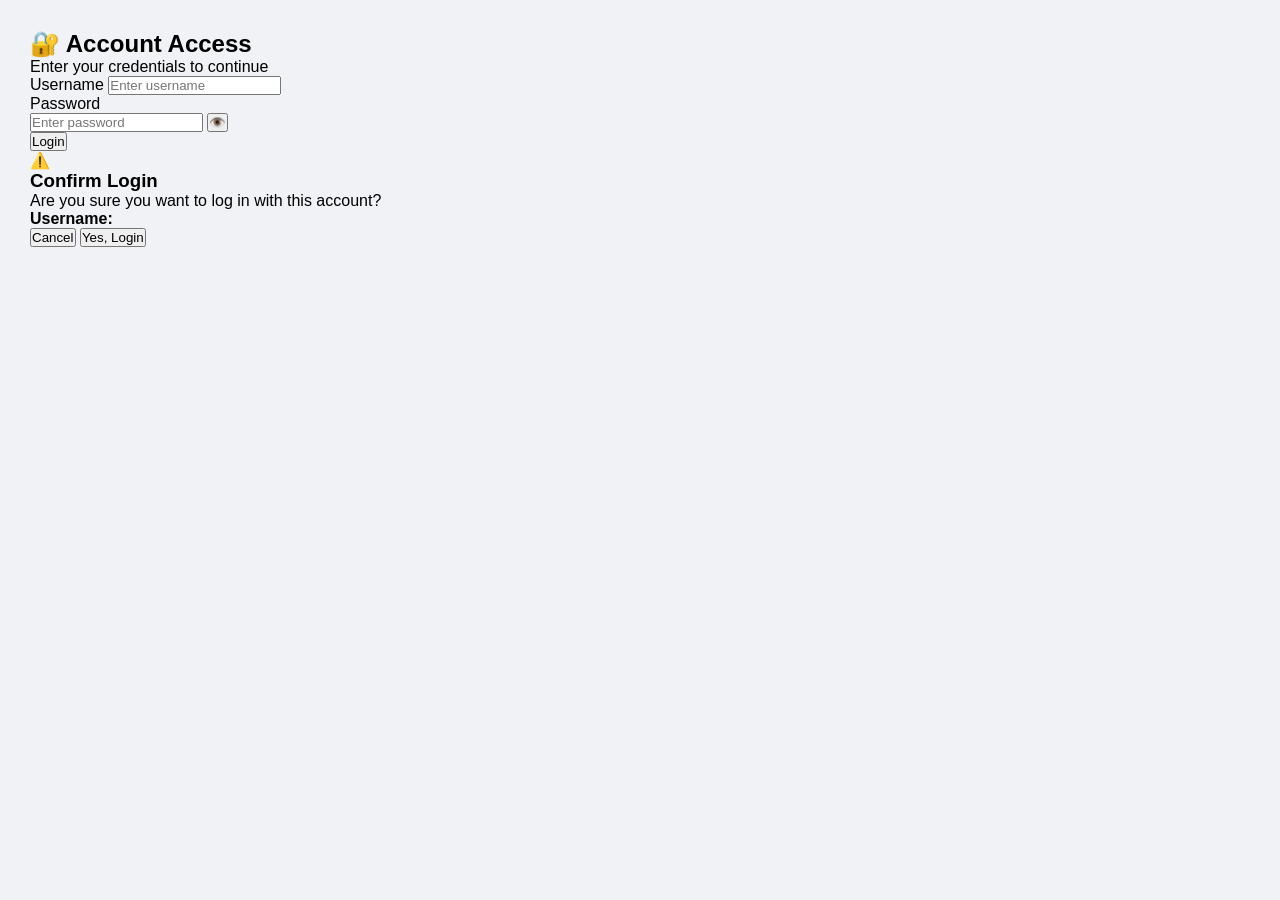
==== index.html @ 7867d1a0 "Add files via upload" ====
<!DOCTYPE html>
<html lang="en">
<head>
    <meta charset="UTF-8">
    <meta name="viewport" content="width=device-width, initial-scale=1.0">
    <title>Secure Login</title>
    <link rel="stylesheet" href="style.css">
</head>
<body>
    <div class="login-container">
        <div class="login-card">
            <h2>🔐 Account Access</h2>
            <p class="subtitle">Enter your credentials to continue</p>
            
            <form id="loginForm">
                <div class="input-group">
                    <label for="username">Username</label>
                    <input type="text" id="username" placeholder="Enter username" required>
                </div>
                
                <div class="input-group">
                    <label for="password">Password</label>
                    <div class="password-wrapper">
                        <input type="password" id="password" placeholder="Enter password" required>
                        <button type="button" class="toggle-password" onclick="togglePassword()">👁️</button>
                    </div>
                </div>
                
                <button type="submit" class="login-btn">Login</button>
            </form>
            
            <p class="error-message" id="errorMessage"></p>
        </div>
    </div>

    <!-- Confirmation Popup -->
    <div class="modal-overlay" id="confirmationModal">
        <div class="modal-box">
            <div class="modal-icon">⚠️</div>
            <h3>Confirm Login</h3>
            <p>Are you sure you want to log in with this account?</p>
            <div class="modal-details">
                <p><strong>Username:</strong> <span id="confirmUsername"></span></p>
            </div>
            <div class="modal-buttons">
                <button class="cancel-btn" onclick="closeModal()">Cancel</button>
                <button class="confirm-btn" onclick="confirmLogin()">Yes, Login</button>
            </div>
        </div>
    </div>

    <script src="auth.js"></script>
</body>
</html>
---- style.css ----
/* ============================================
   MODERN DASHBOARD CSS
   ============================================ */

/* Reset & Base */
* {
    margin: 0;
    padding: 0;
    box-sizing: border-box;
}

body {
    font-family: 'Segoe UI', Tahoma, Geneva, Verdana, sans-serif;
    background: #f0f2f5;
    min-height: 100vh;
    padding: 30px;
}

/* Dashboard Container */
.dashboard-container {
    max-width: 1200px;
    margin: 0 auto;
}

/* ============================================
   HEADER
   ============================================ */

.dashboard-header {
    display: flex;
    justify-content: space-between;
    align-items: center;
    background: white;
    padding: 24px 32px;
    border-radius: 16px;
    box-shadow: 0 2px 8px rgba(0, 0, 0, 0.06);
    margin-bottom: 24px;
}

.header-left h1 {
    font-size: 28px;
    color: #1a1a2e;
    font-weight: 700;
}

.header-left p {
    color: #666;
    font-size: 15px;
    margin-top: 4px;
}

.header-left p span {
    color: #667eea;
    font-weight: 600;
}

.logout-btn {
    background: #e74c3c;
    color: white;
    border: none;
    padding: 10px 24px;
    border-radius: 8px;
    font-size: 14px;
    font-weight: 600;
    cursor: pointer;
    transition: all 0.3s;
}

.logout-btn:hover {
    background: #c0392b;
    transform: translateY(-2px);
    box-shadow: 0 8px 20px rgba(231, 76, 60, 0.3);
}

/* ============================================
   STATS GRID
   ============================================ */

.stats-grid {
    display: grid;
    grid-template-columns: repeat(3, 1fr);
    gap: 20px;
    margin-bottom: 32px;
}

.stat-card {
    background: white;
    padding: 20px 24px;
    border-radius: 14px;
    display: flex;
    align-items: center;
    gap: 16px;
    box-shadow: 0 2px 8px rgba(0, 0, 0, 0.06);
    transition: transform 0.2s;
}

.stat-card:hover {
    transform: translateY(-4px);
}

.stat-icon {
    font-size: 32px;
    width: 56px;
    height: 56px;
    background: #f0f4ff;
    border-radius: 12px;
    display: flex;
    align-items: center;
    justify-content: center;
}

.stat-info {
    display: flex;
    flex-direction: column;
}

.stat-label {
    font-size: 13px;
    color: #999;
    font-weight: 500;
}

.stat-value {
    font-size: 24px;
    font-weight: 700;
    color: #1a1a2e;
}

/* ============================================
   ACCOUNTS SECTION
   ============================================ */

.accounts-section {
    background: white;
    padding: 28px 32px;
    border-radius: 16px;
    box-shadow: 0 2px 8px rgba(0, 0, 0, 0.06);
}

.section-header {
    display: flex;
    justify-content: space-between;
    align-items: center;
    margin-bottom: 24px;
}

.section-header h2 {
    font-size: 22px;
    color: #1a1a2e;
}

.section-badge {
    background: #667eea;
    color: white;
    padding: 4px 16px;
    border-radius: 20px;
    font-size: 13px;
    font-weight: 600;
}

/* ============================================
   ACCOUNT CARDS GRID
   ============================================ */

.accounts-grid {
    display: grid;
    grid-template-columns: repeat(auto-fit, minmax(300px, 1fr));
    gap: 24px;
}

.account-card {
    background: #f8f9fc;
    border-radius: 16px;
    overflow: hidden;
    border: 2px solid #e9ecef;
    transition: all 0.3s;
}

.account-card:hover {
    border-color: #667eea;
    transform: translateY(-4px);
    box-shadow: 0 12px 40px rgba(102, 126, 234, 0.15);
}

.account-card.admin-card {
    border-color: #f39c12;
    background: linear-gradient(135deg, #fffbf0, #f8f9fc);
}

.account-card.admin-card:hover {
    border-color: #e67e22;
    box-shadow: 0 12px 40px rgba(243, 156, 18, 0.2);
}

/* Account Header */
.account-header {
    padding: 16px 20px;
    display: flex;
    align-items: center;
    gap: 12px;
    border-bottom: 1px solid #e9ecef;
}

.account-avatar {
    font-size: 36px;
    width: 48px;
    height: 48px;
    background: white;
    border-radius: 50%;
    display: flex;
    align-items: center;
    justify-content: center;
    box-shadow: 0 2px 8px rgba(0, 0, 0, 0.08);
}

.account-badge {
    background: #667eea;
    color: white;
    padding: 2px 12px;
    border-radius: 12px;
    font-size: 11px;
    font-weight: 700;
    text-transform: uppercase;
    letter-spacing: 0.5px;
}

.admin-card .account-badge {
    background: #f39c12;
}

.user-badge {
    background: #6c757d;
}

/* Account Body */
.account-body {
    padding: 16px 20px 20px;
    display: flex;
    flex-direction: column;
    gap: 12px;
}

.account-field {
    display: flex;
    flex-direction: column;
    gap: 2px;
}

.field-label {
    font-size: 11px;
    color: #999;
    font-weight: 600;
    text-transform: uppercase;
    letter-spacing: 0.5px;
}

.field-value {
    font-size: 16px;
    color: #1a1a2e;
    font-weight: 600;
    padding: 6px 12px;
    background: white;
    border-radius: 6px;
    border: 1px solid #e9ecef;
}

/* Password Field */
.password-field .password-wrapper {
    display: flex;
    align-items: center;
    gap: 8px;
}

.password-field .field-value {
    flex: 1;
    font-family: 'Courier New', monospace;
    letter-spacing: 1px;
}

.password-toggle {
    background: #667eea;
    color: white;
    border: none;
    width: 36px;
    height: 36px;
    border-radius: 6px;
    cursor: pointer;
    font-size: 16px;
    transition: all 0.2s;
    flex-shrink: 0;
}

.password-toggle:hover {
    background: #5a6fd6;
    transform: scale(1.05);
}

.password-toggle.showing {
    background: #e74c3c;
}

.password-toggle.showing:hover {
    background: #c0392b;
}

/* Password shown state */
.password-value.visible {
    font-family: 'Segoe UI', Tahoma, Geneva, Verdana, sans-serif;
    letter-spacing: 0px;
}

/* Account Footer */
.account-footer {
    padding: 12px 20px;
    border-top: 1px solid #e9ecef;
    display: flex;
    justify-content: space-between;
    align-items: center;
}

.account-status {
    font-size: 12px;
    font-weight: 600;
    display: flex;
    align-items: center;
    gap: 4px;
}

.account-status.online {
    color: #27ae60;
}

.account-status.offline {
    color: #e74c3c;
}

.account-role {
    font-size: 12px;
    color: #999;
    font-weight: 500;
}

/* ============================================
   RESPONSIVE
   ============================================ */

@media (max-width: 768px) {
    body {
        padding: 16px;
    }

    .dashboard-header {
        flex-direction: column;
        align-items: flex-start;
        gap: 16px;
        padding: 20px;
    }

    .stats-grid {
        grid-template-columns: 1fr;
    }

    .accounts-section {
        padding: 20px;
    }

    .accounts-grid {
        grid-template-columns: 1fr;
    }

    .section-header {
        flex-direction: column;
        align-items: flex-start;
        gap: 8px;
    }
}

@media (max-width: 480px) {
    .header-left h1 {
        font-size: 22px;
    }

    .stat-card {
        padding: 16px;
    }

    .account-card {
        border-radius: 12px;
    }
}
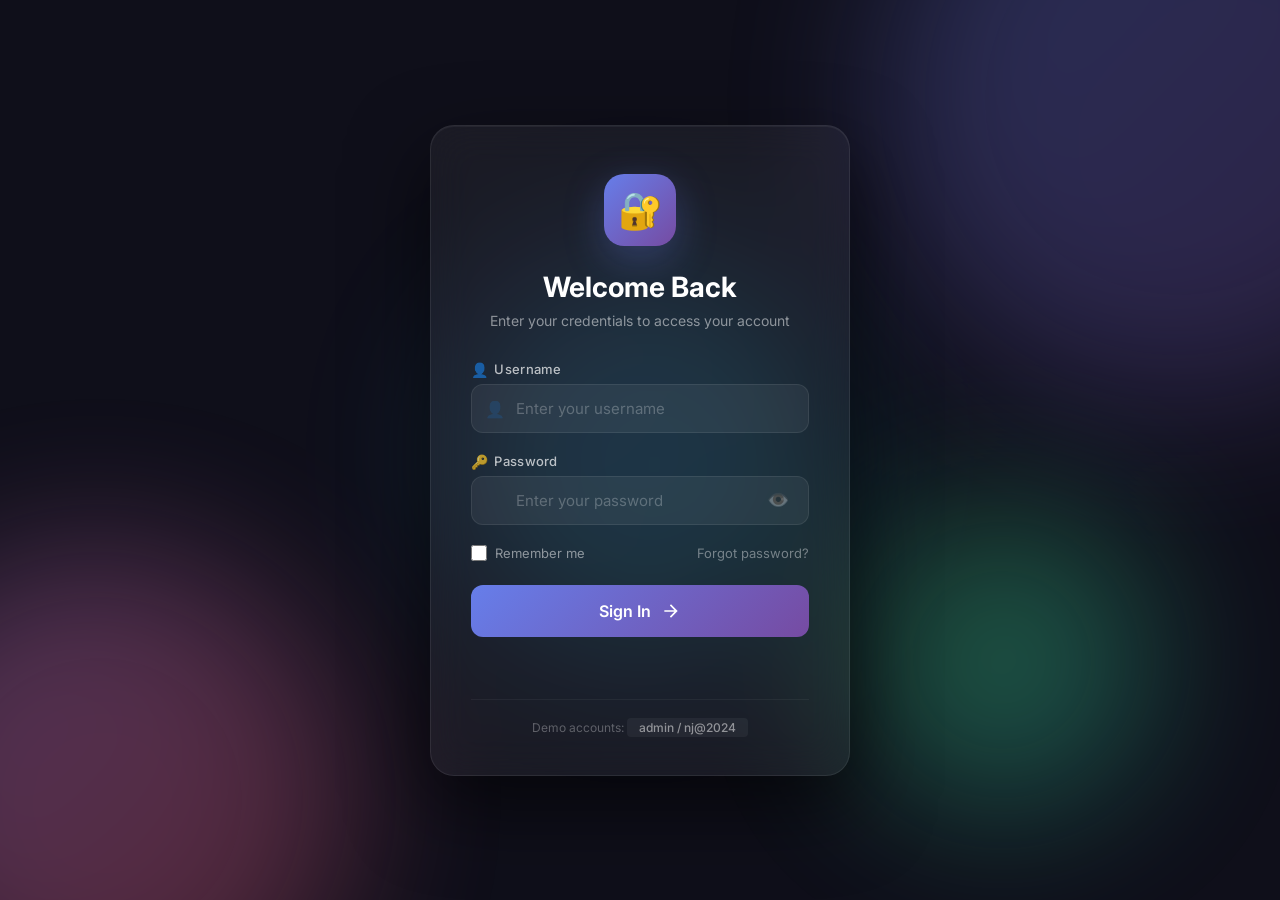
==== commit bbbc2b22: "push" ====
--- a/index.html
+++ b/index.html
@@ -1,54 +1,721 @@
-<!DOCTYPE html>
+<!doctype html>
 <html lang="en">
-<head>
-    <meta charset="UTF-8">
-    <meta name="viewport" content="width=device-width, initial-scale=1.0">
+  <head>
+    <meta charset="UTF-8" />
+    <meta name="viewport" content="width=device-width, initial-scale=1.0" />
     <title>Secure Login</title>
-    <link rel="stylesheet" href="style.css">
-</head>
-<body>
+    <link rel="stylesheet" href="style.css" />
+  </head>
+  <style>
+    /* ============================================
+   MODERN LOGIN PAGE DESIGN
+   ============================================ */
+
+    /* Import Google Fonts */
+    @import url("https://fonts.googleapis.com/css2?family=Inter:wght@400;500;600;700;800&display=swap");
+
+    /* Reset & Base */
+    * {
+      margin: 0;
+      padding: 0;
+      box-sizing: border-box;
+    }
+
+    body {
+      font-family:
+        "Inter",
+        -apple-system,
+        BlinkMacSystemFont,
+        sans-serif;
+      min-height: 100vh;
+      display: flex;
+      justify-content: center;
+      align-items: center;
+      background: #0f0f1a;
+      overflow: hidden;
+      padding: 20px;
+    }
+
+    /* ============================================
+   ANIMATED BACKGROUND
+   ============================================ */
+
+    .bg-animation {
+      position: fixed;
+      top: 0;
+      left: 0;
+      width: 100%;
+      height: 100%;
+      z-index: 0;
+      overflow: hidden;
+    }
+
+    .bg-circle {
+      position: absolute;
+      border-radius: 50%;
+      filter: blur(80px);
+      opacity: 0.3;
+      animation: float 20s infinite ease-in-out;
+    }
+
+    .bg-circle.c1 {
+      width: 600px;
+      height: 600px;
+      background: linear-gradient(135deg, #667eea, #764ba2);
+      top: -200px;
+      right: -200px;
+      animation-delay: 0s;
+    }
+
+    .bg-circle.c2 {
+      width: 500px;
+      height: 500px;
+      background: linear-gradient(135deg, #f093fb, #f5576c);
+      bottom: -150px;
+      left: -150px;
+      animation-delay: -5s;
+    }
+
+    .bg-circle.c3 {
+      width: 400px;
+      height: 400px;
+      background: linear-gradient(135deg, #4facfe, #00f2fe);
+      top: 50%;
+      left: 50%;
+      transform: translate(-50%, -50%);
+      animation-delay: -10s;
+      opacity: 0.15;
+    }
+
+    .bg-circle.c4 {
+      width: 300px;
+      height: 300px;
+      background: linear-gradient(135deg, #43e97b, #38f9d7);
+      bottom: 10%;
+      right: 10%;
+      animation-delay: -15s;
+    }
+
+    @keyframes float {
+      0%,
+      100% {
+        transform: translate(0, 0) scale(1);
+      }
+      25% {
+        transform: translate(30px, -30px) scale(1.05);
+      }
+      50% {
+        transform: translate(-20px, 20px) scale(0.95);
+      }
+      75% {
+        transform: translate(20px, -20px) scale(1.02);
+      }
+    }
+
+    /* ============================================
+   LOGIN CONTAINER
+   ============================================ */
+
+    .login-container {
+      width: 100%;
+      max-width: 420px;
+      position: relative;
+      z-index: 1;
+      animation: slideUp 0.8s ease-out;
+    }
+
+    @keyframes slideUp {
+      from {
+        opacity: 0;
+        transform: translateY(40px) scale(0.98);
+      }
+      to {
+        opacity: 1;
+        transform: translateY(0) scale(1);
+      }
+    }
+
+    /* ============================================
+   LOGIN CARD
+   ============================================ */
+
+    .login-card {
+      background: rgba(255, 255, 255, 0.05);
+      backdrop-filter: blur(20px);
+      -webkit-backdrop-filter: blur(20px);
+      border: 1px solid rgba(255, 255, 255, 0.08);
+      border-radius: 24px;
+      padding: 48px 40px 40px;
+      box-shadow:
+        0 30px 80px rgba(0, 0, 0, 0.6),
+        inset 0 1px 0 rgba(255, 255, 255, 0.05);
+    }
+
+    /* Brand Logo */
+    .brand-logo {
+      width: 72px;
+      height: 72px;
+      background: linear-gradient(135deg, #667eea, #764ba2);
+      border-radius: 20px;
+      display: flex;
+      align-items: center;
+      justify-content: center;
+      font-size: 36px;
+      margin: 0 auto 24px;
+      box-shadow: 0 12px 40px rgba(102, 126, 234, 0.3);
+    }
+
+    .login-card h2 {
+      color: #ffffff;
+      font-size: 28px;
+      font-weight: 700;
+      text-align: center;
+      margin-bottom: 8px;
+    }
+
+    .subtitle {
+      color: rgba(255, 255, 255, 0.5);
+      font-size: 14px;
+      text-align: center;
+      margin-bottom: 32px;
+    }
+
+    /* ============================================
+   FORM INPUTS
+   ============================================ */
+
+    .input-group {
+      margin-bottom: 20px;
+      position: relative;
+    }
+
+    .input-group label {
+      display: flex;
+      align-items: center;
+      gap: 6px;
+      color: rgba(255, 255, 255, 0.7);
+      font-size: 13px;
+      font-weight: 500;
+      margin-bottom: 6px;
+      letter-spacing: 0.3px;
+    }
+
+    .input-group label span {
+      font-size: 14px;
+    }
+
+    .input-group input {
+      width: 100%;
+      padding: 14px 16px 14px 44px;
+      background: rgba(255, 255, 255, 0.06);
+      border: 1px solid rgba(255, 255, 255, 0.08);
+      border-radius: 12px;
+      color: #ffffff;
+      font-size: 15px;
+      font-family: "Inter", sans-serif;
+      transition: all 0.3s;
+      outline: none;
+    }
+
+    .input-group input::placeholder {
+      color: rgba(255, 255, 255, 0.25);
+    }
+
+    .input-group input:focus {
+      border-color: #667eea;
+      background: rgba(255, 255, 255, 0.08);
+      box-shadow: 0 0 0 4px rgba(102, 126, 234, 0.1);
+    }
+
+    .input-group input:focus + .input-icon {
+      opacity: 1;
+      color: #667eea;
+    }
+
+    .input-icon {
+      position: absolute;
+      left: 14px;
+      bottom: 14px;
+      font-size: 16px;
+      color: rgba(255, 255, 255, 0.2);
+      transition: all 0.3s;
+      pointer-events: none;
+    }
+
+    /* Password Wrapper */
+    .password-wrapper {
+      position: relative;
+    }
+
+    .password-wrapper input {
+      padding-right: 48px;
+    }
+
+    .toggle-password {
+      position: absolute;
+      right: 12px;
+      top: 50%;
+      transform: translateY(-50%);
+      background: none;
+      border: none;
+      color: rgba(255, 255, 255, 0.3);
+      cursor: pointer;
+      font-size: 18px;
+      padding: 8px;
+      transition: all 0.2s;
+      border-radius: 8px;
+    }
+
+    .toggle-password:hover {
+      color: rgba(255, 255, 255, 0.6);
+      background: rgba(255, 255, 255, 0.05);
+    }
+
+    /* ============================================
+   FORM OPTIONS
+   ============================================ */
+
+    .form-options {
+      display: flex;
+      justify-content: space-between;
+      align-items: center;
+      margin: 20px 0 24px;
+    }
+
+    .remember-me {
+      display: flex;
+      align-items: center;
+      gap: 8px;
+      color: rgba(255, 255, 255, 0.5);
+      font-size: 13px;
+      cursor: pointer;
+    }
+
+    .remember-me input[type="checkbox"] {
+      width: 16px;
+      height: 16px;
+      accent-color: #667eea;
+      cursor: pointer;
+    }
+
+    .forgot-password {
+      color: rgba(255, 255, 255, 0.4);
+      font-size: 13px;
+      text-decoration: none;
+      transition: color 0.2s;
+    }
+
+    .forgot-password:hover {
+      color: #667eea;
+    }
+
+    /* ============================================
+   LOGIN BUTTON
+   ============================================ */
+
+    .login-btn {
+      width: 100%;
+      padding: 16px;
+      background: linear-gradient(135deg, #667eea 0%, #764ba2 100%);
+      color: white;
+      border: none;
+      border-radius: 12px;
+      font-size: 16px;
+      font-weight: 600;
+      font-family: "Inter", sans-serif;
+      cursor: pointer;
+      transition: all 0.3s;
+      display: flex;
+      align-items: center;
+      justify-content: center;
+      gap: 10px;
+      position: relative;
+      overflow: hidden;
+    }
+
+    .login-btn::before {
+      content: "";
+      position: absolute;
+      top: 0;
+      left: -100%;
+      width: 100%;
+      height: 100%;
+      background: linear-gradient(
+        90deg,
+        transparent,
+        rgba(255, 255, 255, 0.1),
+        transparent
+      );
+      transition: left 0.5s;
+    }
+
+    .login-btn:hover::before {
+      left: 100%;
+    }
+
+    .login-btn:hover {
+      transform: translateY(-2px);
+      box-shadow: 0 12px 40px rgba(102, 126, 234, 0.4);
+    }
+
+    .login-btn:active {
+      transform: translateY(0);
+    }
+
+    .btn-icon {
+      transition: transform 0.3s;
+    }
+
+    .login-btn:hover .btn-icon {
+      transform: translateX(4px);
+    }
+
+    /* ============================================
+   ERROR MESSAGE
+   ============================================ */
+
+    .error-message {
+      color: #f5576c;
+      font-size: 14px;
+      text-align: center;
+      margin-top: 16px;
+      min-height: 22px;
+      font-weight: 500;
+    }
+
+    /* ============================================
+   LOGIN FOOTER
+   ============================================ */
+
+    .login-footer {
+      margin-top: 24px;
+      padding-top: 20px;
+      border-top: 1px solid rgba(255, 255, 255, 0.05);
+      text-align: center;
+    }
+
+    .login-footer p {
+      color: rgba(255, 255, 255, 0.3);
+      font-size: 12px;
+    }
+
+    .demo-hint {
+      color: rgba(255, 255, 255, 0.5);
+      font-weight: 500;
+      background: rgba(255, 255, 255, 0.05);
+      padding: 2px 12px;
+      border-radius: 4px;
+    }
+
+    /* ============================================
+   CONFIRMATION MODAL
+   ============================================ */
+
+    .modal-overlay {
+      display: none;
+      position: fixed;
+      top: 0;
+      left: 0;
+      width: 100%;
+      height: 100%;
+      background: rgba(0, 0, 0, 0.7);
+      backdrop-filter: blur(8px);
+      -webkit-backdrop-filter: blur(8px);
+      justify-content: center;
+      align-items: center;
+      z-index: 1000;
+      animation: fadeIn 0.3s ease-out;
+    }
+
+    .modal-overlay.active {
+      display: flex;
+    }
+
+    @keyframes fadeIn {
+      from {
+        opacity: 0;
+      }
+      to {
+        opacity: 1;
+      }
+    }
+
+    .modal-box {
+      background: #1a1a2e;
+      padding: 40px;
+      border-radius: 24px;
+      max-width: 400px;
+      width: 90%;
+      text-align: center;
+      border: 1px solid rgba(255, 255, 255, 0.06);
+      box-shadow: 0 30px 80px rgba(0, 0, 0, 0.6);
+      animation: modalSlideUp 0.4s ease-out;
+    }
+
+    @keyframes modalSlideUp {
+      from {
+        opacity: 0;
+        transform: translateY(30px) scale(0.95);
+      }
+      to {
+        opacity: 1;
+        transform: translateY(0) scale(1);
+      }
+    }
+
+    .modal-icon {
+      font-size: 56px;
+      margin-bottom: 16px;
+    }
+
+    .modal-box h3 {
+      color: #ffffff;
+      font-size: 22px;
+      font-weight: 700;
+      margin-bottom: 8px;
+    }
+
+    .modal-box > p {
+      color: rgba(255, 255, 255, 0.5);
+      font-size: 14px;
+      margin-bottom: 24px;
+    }
+
+    .modal-details {
+      background: rgba(255, 255, 255, 0.04);
+      border-radius: 12px;
+      padding: 16px;
+      margin-bottom: 24px;
+      border: 1px solid rgba(255, 255, 255, 0.05);
+    }
+
+    .modal-user {
+      display: flex;
+      align-items: center;
+      gap: 14px;
+      text-align: left;
+    }
+
+    .modal-user-icon {
+      font-size: 28px;
+      width: 44px;
+      height: 44px;
+      background: rgba(102, 126, 234, 0.15);
+      border-radius: 12px;
+      display: flex;
+      align-items: center;
+      justify-content: center;
+    }
+
+    .modal-label {
+      display: block;
+      font-size: 11px;
+      color: rgba(255, 255, 255, 0.3);
+      text-transform: uppercase;
+      letter-spacing: 0.5px;
+      font-weight: 600;
+    }
+
+    .modal-username {
+      display: block;
+      font-size: 18px;
+      color: #ffffff;
+      font-weight: 600;
+      margin-top: 2px;
+    }
+
+    .modal-buttons {
+      display: flex;
+      gap: 12px;
+    }
+
+    .modal-buttons button {
+      flex: 1;
+      padding: 14px;
+      border: none;
+      border-radius: 12px;
+      font-size: 14px;
+      font-weight: 600;
+      font-family: "Inter", sans-serif;
+      cursor: pointer;
+      transition: all 0.3s;
+    }
+
+    .cancel-btn {
+      background: rgba(255, 255, 255, 0.06);
+      color: rgba(255, 255, 255, 0.6);
+    }
+
+    .cancel-btn:hover {
+      background: rgba(255, 255, 255, 0.1);
+      transform: scale(1.02);
+    }
+
+    .confirm-btn {
+      background: linear-gradient(135deg, #667eea 0%, #764ba2 100%);
+      color: white;
+    }
+
+    .confirm-btn:hover {
+      transform: scale(1.02);
+      box-shadow: 0 8px 30px rgba(102, 126, 234, 0.3);
+    }
+
+    /* ============================================
+   RESPONSIVE DESIGN
+   ============================================ */
+
+    @media (max-width: 480px) {
+      .login-card {
+        padding: 32px 24px 28px;
+        border-radius: 18px;
+      }
+
+      .brand-logo {
+        width: 60px;
+        height: 60px;
+        font-size: 28px;
+        border-radius: 16px;
+      }
+
+      .login-card h2 {
+        font-size: 24px;
+      }
+
+      .form-options {
+        flex-direction: column;
+        gap: 12px;
+        align-items: flex-start;
+      }
+
+      .modal-box {
+        padding: 28px 20px;
+      }
+
+      .modal-buttons {
+        flex-direction: column;
+      }
+    }
+
+    @media (max-width: 360px) {
+      .login-card {
+        padding: 24px 16px 20px;
+      }
+
+      .brand-logo {
+        width: 50px;
+        height: 50px;
+        font-size: 24px;
+      }
+
+      .login-card h2 {
+        font-size: 20px;
+      }
+    }
+  </style>
+  <body>
+    <!-- Animated Background -->
+    <div class="bg-animation">
+      <div class="bg-circle c1"></div>
+      <div class="bg-circle c2"></div>
+      <div class="bg-circle c3"></div>
+      <div class="bg-circle c4"></div>
+    </div>
+
     <div class="login-container">
-        <div class="login-card">
-            <h2>🔐 Account Access</h2>
-            <p class="subtitle">Enter your credentials to continue</p>
-            
-            <form id="loginForm">
-                <div class="input-group">
-                    <label for="username">Username</label>
-                    <input type="text" id="username" placeholder="Enter username" required>
-                </div>
-                
-                <div class="input-group">
-                    <label for="password">Password</label>
-                    <div class="password-wrapper">
-                        <input type="password" id="password" placeholder="Enter password" required>
-                        <button type="button" class="toggle-password" onclick="togglePassword()">👁️</button>
-                    </div>
-                </div>
-                
-                <button type="submit" class="login-btn">Login</button>
-            </form>
-            
-            <p class="error-message" id="errorMessage"></p>
+      <div class="login-card">
+        <!-- Logo/Brand -->
+        <div class="brand-logo">
+          <span>🔐</span>
         </div>
+
+        <h2>Welcome Back</h2>
+        <p class="subtitle">Enter your credentials to access your account</p>
+
+        <form id="loginForm">
+          <div class="input-group">
+            <label for="username"> <span>👤</span> Username </label>
+            <input
+              type="text"
+              id="username"
+              placeholder="Enter your username"
+              required
+              autocomplete="username"
+            />
+            <div class="input-icon">👤</div>
+          </div>
+
+          <div class="input-group">
+            <label for="password"> <span>🔑</span> Password </label>
+            <div class="password-wrapper">
+              <input
+                type="password"
+                id="password"
+                placeholder="Enter your password"
+                required
+                autocomplete="current-password"
+              />
+              <button
+                type="button"
+                class="toggle-password"
+                onclick="togglePassword()"
+              >
+                👁️
+              </button>
+            </div>
+          </div>
+
+          <div class="form-options">
+            <label class="remember-me">
+              <input type="checkbox" id="rememberMe" />
+              <span>Remember me</span>
+            </label>
+            <a href="#" class="forgot-password">Forgot password?</a>
+          </div>
+
+          <button type="submit" class="login-btn">
+            <span>Sign In</span>
+            <svg class="btn-icon" viewBox="0 0 24 24" width="20" height="20">
+              <path
+                fill="currentColor"
+                d="M12 4l-1.41 1.41L16.17 11H4v2h12.17l-5.58 5.59L12 20l8-8z"
+              />
+            </svg>
+          </button>
+        </form>
+
+        <p class="error-message" id="errorMessage"></p>
+
+        <div class="login-footer">
+          <p>Demo accounts: <span class="demo-hint">admin / nj@2024</span></p>
+        </div>
+      </div>
     </div>
 
     <!-- Confirmation Popup -->
     <div class="modal-overlay" id="confirmationModal">
-        <div class="modal-box">
-            <div class="modal-icon">⚠️</div>
-            <h3>Confirm Login</h3>
-            <p>Are you sure you want to log in with this account?</p>
-            <div class="modal-details">
-                <p><strong>Username:</strong> <span id="confirmUsername"></span></p>
+      <div class="modal-box">
+        <div class="modal-icon">⚠️</div>
+        <h3>Confirm Login</h3>
+        <p>Are you sure you want to log in with this account?</p>
+        <div class="modal-details">
+          <div class="modal-user">
+            <span class="modal-user-icon">👤</span>
+            <div>
+              <span class="modal-label">Username</span>
+              <span class="modal-username" id="confirmUsername">admin</span>
             </div>
-            <div class="modal-buttons">
-                <button class="cancel-btn" onclick="closeModal()">Cancel</button>
-                <button class="confirm-btn" onclick="confirmLogin()">Yes, Login</button>
-            </div>
+          </div>
         </div>
+        <div class="modal-buttons">
+          <button class="cancel-btn" onclick="closeModal()">Cancel</button>
+          <button class="confirm-btn" onclick="confirmLogin()">
+            Yes, Login
+          </button>
+        </div>
+      </div>
     </div>
 
     <script src="auth.js"></script>
-</body>
-</html>+  </body>
+</html>
